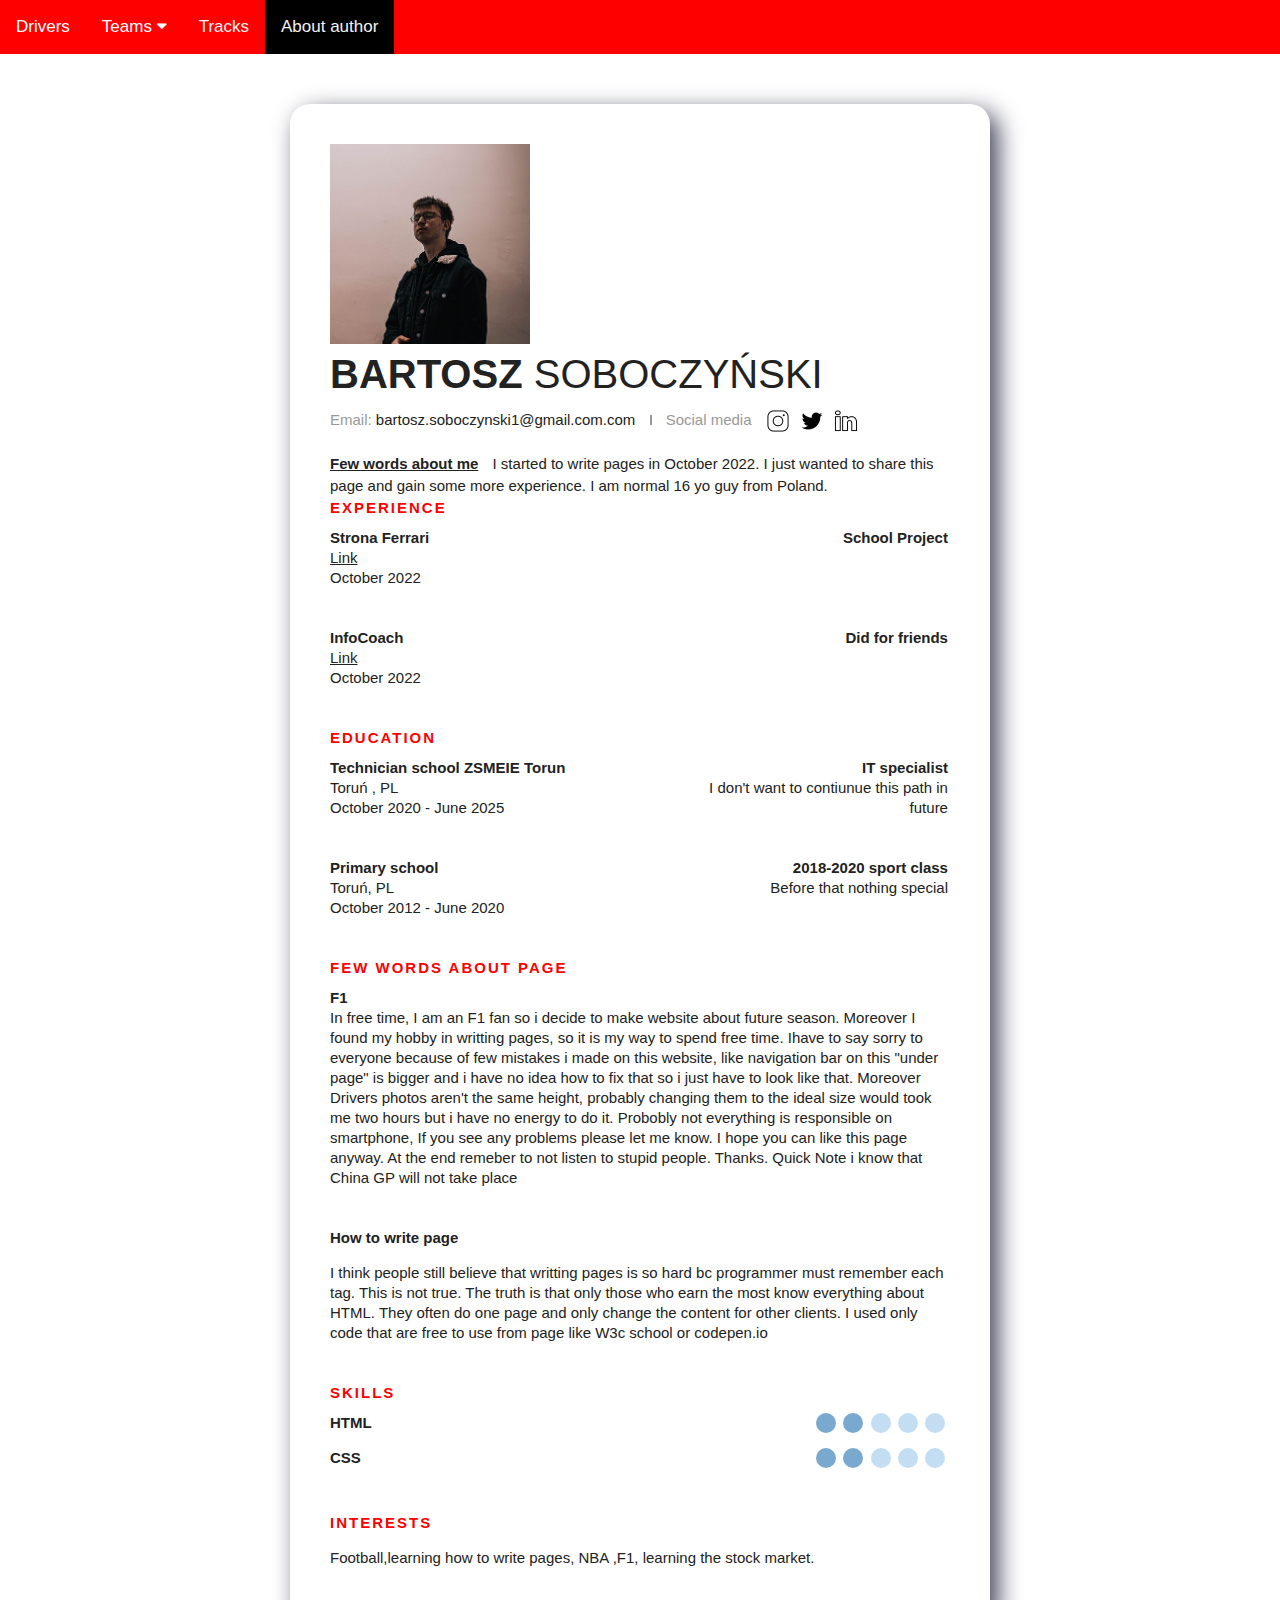
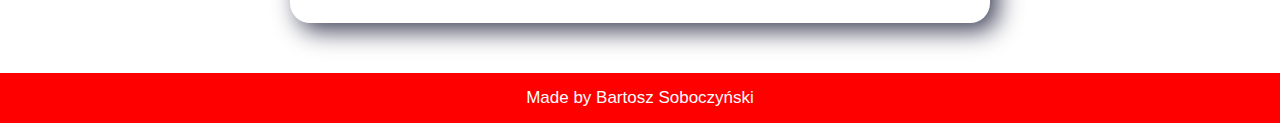
==== author.html @ 1d27eba9 "Add files via upload" ====
<!DOCTYPE html>
<html lang="en">
<head>
    <meta charset="UTF-8">
    <meta http-equiv="X-UA-Compatible" content="IE=edge">
    <meta name="viewport" content="width=device-width, initial-scale=1.0">
    <title>About author</title>
    <link rel="icon" href="icona.png">
    <link rel="stylesheet" href="styl3.css">
    <link rel="stylesheet" href="https://www.w3schools.com/w3css/4/w3.css">
    <link rel='stylesheet' href='https://fonts.googleapis.com/css?family=Roboto'>
    <link rel="stylesheet" href="https://cdnjs.cloudflare.com/ajax/libs/font-awesome/4.7.0/css/font-awesome.min.css">
</head>
<body>
    <header>
        <div class="topnav" id="myTopnav">
            <a href="index.html" >Drivers</a>
            <div class="dropdown">
                <button class="dropbtn">Teams
                  <i class="fa fa-caret-down"></i>
                </button>
                <div class="dropdown-content">
                  <a href="redbull.html">Red Bull</a>
                  <a href="ferrari.html">Ferrari</a>
                  <a href="mercedes.html">Mercedes</a>
                  <a href="alpine.html">Alpine</a>
                  <a href="mclaren.html">McLaren</a>
                  <a href="alfaromeo.html">Alfa Romeo</a>
                  <a href="astonmartin.html">Aston martin</a>
                  <a href="hass.html">Hass</a>
                  <a href="alphatauri.html">Alpha tauri</a>
                  <a href="williams.html">Williams</a>
                </div>
              </div> 
            <a href="tracks.html">Tracks</a>
            <a href="author.html" class="active">About author</a>
            <a href="javascript:void(0);" class="icon" onclick="myFunction()">
              <i class="fa fa-bars"></i>
            </a>
          </div>
      </header>
      <link href='https://fonts.googleapis.com/css?family=Lato:400,300,700' rel='stylesheet' type='text/css'>

<div class="container">
  <div class="header">
    <div class="full-name">
      <img src="me.jpg" width="200px"><br>
      <span class="first-name">Bartosz</span> 
      <span class="last-name">Soboczyński</span>
    </div>
    <div class="contact-info">
      <span class="email">Email:  </span>
      <span class="email-val">bartosz.soboczynski1@gmail.com.com</span>
      <span class="separator"></span>
      <span class="phone">Social media  </span>
      <span class="phone-val"><a target="_blank" href="https://www.instagram.com/pan_bart9sz/"><img src="icons8-instagram-24.png"><a target="_blank" href="https://twitter.com/Bartosz96926430"><img src="icons8-twitter-24.png"><a target="_blank" href="https://www.linkedin.com/in/bartosz-soboczy%C5%84ski-829543233/"><img src="icons8-linkedin-2-24.png"></span></a></a></a>
    </div>
    
    <div class="about">
      <span class="position">Few words about me </span>
      <span class="desc">
        I started to write pages in October 2022. I just wanted to share this page and gain some more experience. I am normal 16 yo guy from Poland. 
      </span>
    </div>
  </div>
   <div class="details">
    <div class="section">
      <div class="section__title">Experience</div>
      <div class="section__list">
        <div class="section__list-item">
          <div class="left">
            <div class="name">Strona Ferrari</div>
            <a href="http://stronaferrari.prv.pl/"><div class="addr">Link</div></a>
            <div class="duration">October 2022</div>
          </div>
          <div class="right">
            <div class="name">School Project</div>
          </div>
        </div>
                <div class="section__list-item">
          <div class="left">
            <div class="name">InfoCoach</div>
            <a target="_blank" href="https://infocoach.netlify.app/"><div class="addr">Link</div></a>
            <div class="duration">October 2022</div>
          </div>
          <div class="right">
            <div class="name">Did for friends</div>
          </div>
        </div>

      </div>
    </div>
    <div class="section">
      <div class="section__title">Education</div>
      <div class="section__list">
        <div class="section__list-item">
          <div class="left">
            <div class="name">Technician school ZSMEIE Torun</div>
            <div class="addr">Toruń , PL</div>
            <div class="duration">October 2020 - June 2025</div>
          </div>
          <div class="right">
            <div class="name">IT specialist</div>
            <div class="desc">I don't want to contiunue this path in future</div>
          </div>
        </div>
        <div class="section__list-item">
          <div class="left">
            <div class="name">Primary school</div>
            <div class="addr">Toruń, PL</div>
            <div class="duration">October 2012 - June 2020</div>
          </div>
          <div class="right">
            <div class="name">2018-2020 sport class</div>
            <div class="desc">Before that nothing special</div>
          </div>
        </div>

      </div>
      
  </div>
     <div class="section">
      <div class="section__title">Few words about page</div> 
       <div class="section__list">
         <div class="section__list-item">
           <div class="name">F1</div>
           <div class="text">In free time, I am an F1 fan so i decide to make website about future season. Moreover I found my hobby in writting pages, so it is my way to spend free time. Ihave to say sorry to everyone because of few mistakes i made on this website, like navigation bar on this "under page" is bigger and i have no idea how to fix that so i just have to look like that. Moreover Drivers photos aren't the same height, probably changing them to the ideal size would took me two hours but i have no energy to do it. Probobly not everything is responsible on smartphone, If you see any problems please let me know. I hope you can like this page anyway. At the end remeber to not listen to stupid people. Thanks. Quick Note i know that China GP will not take place  </div>
         </div>
         
         <div class="section__list-item">
                    <div class="name">How to write page </div>
           <div class="text"><p>I think people still believe that writting pages is so hard bc programmer must remember each tag. This is not true. The truth is that only those who earn the most know everything about HTML. They often do one page and only change the content for other clients. I used only code that are free to use from page like W3c school or codepen.io</p>
           </div>
         </div>
       </div>
    </div>
     <div class="section">
       <div class="section__title">Skills</div>
       <div class="skills">
         <div class="skills__item">
           <div class="left"><div class="name">
             HTML
             </div></div>
           <div class="right">
                          <input  id="ck1" type="checkbox" checked/>

             <label for="ck1"></label>
                          <input id="ck2" type="checkbox" checked/>

              <label for="ck2"></label>
                         <input id="ck3" type="checkbox" />

              <label for="ck3"></label>
                           <input id="ck4" type="checkbox" />
            <label for="ck4"></label>
                          <input id="ck5" type="checkbox" />
              <label for="ck5"></label>

           </div>
         </div>
         
       </div>
       <div class="skills__item">
           <div class="left"><div class="name">
             CSS</div></div>
           <div class="right">
                          <input  id="ck1" type="checkbox" checked/>

             <label for="ck1"></label>
                          <input id="ck2" type="checkbox" checked/>

              <label for="ck2"></label>
                         <input id="ck3" type="checkbox" />

              <label for="ck3"></label>
                           <input id="ck4" type="checkbox" />
            <label for="ck4"></label>
                          <input id="ck5" type="checkbox" />
              <label for="ck5"></label>

           </div>
         </div>
         
       </div>
     <div class="section">
     <div class="section__title">
       Interests
       </div>
       <div class="section__list">
         <div class="section__list-item">
                <p>Football,learning how to write pages, NBA ,F1, learning the stock market. </p>
          </div>
       </div>
     </div>
     </div>
  </div>
</div>
      







      </div>
        
          <footer>
            <div class="footer">
                <p>Made by Bartosz Soboczyński</p>
              </div>
          </footer>
    
          <script>
          function myFunction() {
            var x = document.getElementById("myTopnav");
            if (x.className === "topnav") {
              x.className += " responsive";
            } else {
              x.className = "topnav";
            }
          }
          </script>
</body>
</html>
---- styl3.css ----
/* Add a black background color to the top navigation */
.topnav {
    background-color: red;
    overflow: hidden;
  }
  
  /* Style the links inside the navigation bar */
  .topnav a {
    float: left;
    display: block;
    color: #f2f2f2;
    text-align: center;
    padding: 14px 16px;
    text-decoration: none;
    font-size: 17px;
  }
  
  /* Add an active class to highlight the current page */
  .active {
    background-color: black;
    color: white;
  }
  
  /* Hide the link that should open and close the topnav on small screens */
  .topnav .icon {
    display: none;
  }
  
  /* Dropdown container - needed to position the dropdown content */
  .dropdown {
    float: left;
    overflow: hidden;
  }
  
  /* Style the dropdown button to fit inside the topnav */
  .dropdown .dropbtn {
    font-size: 17px;
    border: none;
    outline: none;
    color: white;
    padding: 14px 16px;
    background-color: inherit;
    font-family: inherit;
    margin: 0;
  }
  
  /* Style the dropdown content (hidden by default) */
  .dropdown-content {
    display: none;
    position: absolute;
    background-color: #f9f9f9;
    min-width: 160px;
    box-shadow: 0px 8px 16px 0px rgba(0,0,0,0.2);
    z-index: 1;
  }
  
  /* Style the links inside the dropdown */
  .dropdown-content a {
    float: none;
    color: black;
    padding: 12px 16px;
    text-decoration: none;
    display: block;
    text-align: left;
  }
  
  /* Add a dark background on topnav links and the dropdown button on hover */
  .topnav a:hover, .dropdown:hover .dropbtn {
    color: white;
  }
  
  /* Add a grey background to dropdown links on hover */
  .dropdown-content a:hover {
    background-color: #ddd;
    color: black;
  }
  
  /* Show the dropdown menu when the user moves the mouse over the dropdown button */
  .dropdown:hover .dropdown-content {
    display: block;
  }
  .footer {
    left: 0;
    bottom: 0;
    width: 100%;
    height: 50px;
    background-color: red;
    color: white;
    text-align: center;
    border:solid 0px;
    font-size: 17px;
    margin-left: auto;
    margin-right: auto;
    font-family:"SF Pro Display","SF Pro Icons","Helvetica Neue",Helvetica,Arial,sans-serif ;
  }
  footer p{
    margin: 0;
    line-height: 2.9;
  }
  html {
    height: 100%;  
  }
  
  body {
    min-height: 100%;  
    font-family:"SF Pro Display","SF Pro Icons","Helvetica Neue",Helvetica,Arial,sans-serif ;
    color: #222;
    font-size: 17px;
    margin: 0;
    
  }
  
  .container {
    max-width: 700px;   
    background: #fff;
    margin: 0px auto 0px; 
    border-radius: 20px 20px 20px 20px; 
    padding: 40px;
    margin-top: 50px;
    -webkit-box-shadow: 8px 8px 24px 0px rgba(66, 68, 90, 1);
    -moz-box-shadow: 8px 8px 24px 0px rgba(66, 68, 90, 1);
    box-shadow: 8px 8px 24px 0px rgba(66, 68, 90, 1); 
    margin-bottom: 50px ;
  }
    
    .full-name {
      font-size: 40px;
      text-transform: uppercase;
      margin-bottom: 5px;
    }
    
    .first-name {
      font-weight: 700;
    }
    
    .last-name {
      font-weight: 300;
    }
    
    .contact-info {
      margin-bottom: 20px;
    }
    
    .email ,
    .phone {
      color: #999;
      font-weight: 300;
    } 
    .phone-val img{
      margin-left: 10px;
    }
    
    .separator {
      height: 10px;
      display: inline-block;
      border-left: 2px solid #999;
      margin: 0px 10px;
    }
    
    .position {
      font-weight: bold;
      display: inline-block;
      margin-right: 10px;
      text-decoration: underline;
    }
  
  
  
  .details {
    line-height: 20px;
  }
    
    .section {
      margin-bottom: 40px;  
    }
    
    .section:last-of-type {
      margin-bottom: 0px;  
    }
    
    .section__title {
      letter-spacing: 2px;
      color: red;
      font-weight: bold;
      margin-bottom: 10px;
      text-transform: uppercase;
    }
    
    .section__list-item {
      margin-bottom: 40px;
    }
    
    .section__list-item:last-of-type {
      margin-bottom: 0;
    }
    
    .left ,
    .right {
      vertical-align: top;
      display: inline-block;
    }
    
    .left {
      width: 60%;    
    }
    
    .right {
      text-align: right;
      width: 39%;    
    }
    
    .name {
      font-weight: bold;
    }
  
      
    .skills__item {
      margin-bottom: 10px;  
    }
    

      input {
        display: none;
      }
      
      label {
        display: inline-block;  
        width: 20px;
        height: 20px;
        background: #C3DEF3;
        border-radius: 20px;
        margin-right: 3px;
      }
      
      input:checked + label {
        background: #79A9CE;
      }
    
  @media screen and (max-width: 600px) {
    .topnav a:not(:first-child), .dropdown .dropbtn {
      display: none;
    }
    .topnav a.icon {
      float: right;
      display: block;
    }
  }
  
  /* The "responsive" class is added to the topnav with JavaScript when the user clicks on the icon. This class makes the topnav look good on small screens (display the links vertically instead of horizontally) */
  @media screen and (max-width: 600px) {
    .topnav.responsive {position: relative;}
    .topnav.responsive a.icon {
      position: absolute;
      right: 0;
      top: 0;
    }
    .topnav.responsive a {
      float: none;
      display: block;
      text-align: left;
    }
    .topnav.responsive .dropdown {float: none;}
    .topnav.responsive .dropdown-content {position: relative;}
    .topnav.responsive .dropdown .dropbtn {
      display: block;
      width: 100%;
      text-align: left;
    }
    .footer {
      left: 0;
      bottom: 0;
      width: 100%;
      height: 50px;
      background-color: red;
      color: white;
      text-align: center;
      border:solid 0px;
      font-size: 17px;
      margin-left: auto;
      margin-right: auto;
      font-family:"SF Pro Display","SF Pro Icons","Helvetica Neue",Helvetica,Arial,sans-serif ;
    }
    footer p{
      margin: 0;
      line-height: 2.9;
    }
    html {
      height: 100%;  
    }
    
    body {
      min-height: 100%;  
      font-family:"SF Pro Display","SF Pro Icons","Helvetica Neue",Helvetica,Arial,sans-serif ;
      color: #222;
      font-size: 17px;
      
    }
    
    .container {
      max-width: 700px;   
      background: #fff;
      margin: 10px;
      border-radius: 20px 20px 20px 20px; 
      padding: 40px;
      margin-top: 50px;
      -webkit-box-shadow: 8px 8px 24px 0px rgba(66, 68, 90, 1);
      -moz-box-shadow: 8px 8px 24px 0px rgba(66, 68, 90, 1);
      box-shadow: 8px 8px 24px 0px rgba(66, 68, 90, 1); 
      margin-bottom: 50px ;
    }
      
      .full-name {
        font-size: 40px;
        text-transform: uppercase;
        margin-bottom: 5px;
      }
      
      .first-name {
        font-weight: 700;
      }
      
      .last-name {
        font-weight: 300;
      }
      
      .contact-info {
        margin-bottom: 20px;
      }
      
      .email ,
      .phone {
        color: #999;
        font-weight: 300;
      } 
      .phone-val img{
        margin-left: 10px;
      }
      
      .separator {
        height: 10px;
        display: inline-block;
        border-left: 2px solid #999;
        margin: 0px 10px;
      }
      
      .position {
        font-weight: bold;
        display: inline-block;
        margin-right: 10px;
        text-decoration: underline;
      }
    
    
    
    .details {
      line-height: 20px;
    }
      
      .section {
        margin-bottom: 40px;  
      }
      
      .section:last-of-type {
        margin-bottom: 0px;  
      }
      
      .section__title {
        letter-spacing: 2px;
        color: red;
        font-weight: bold;
        margin-bottom: 10px;
        text-transform: uppercase;
      }
      
      .section__list-item {
        margin-bottom: 40px;
      }
      
      .section__list-item:last-of-type {
        margin-bottom: 0;
      }
      
      .left ,
      .right {
        display: block;
        margin: 0;
      }
      
      .left {
        width: 60%;    
      }
      
      .right {
        text-align: right;
        width: 50%;    
      }
      
      .name {
        font-weight: bold;
      }
      
      a {
        text-decoration: none;
        color: #000;
        font-style: "SF Pro Display","SF Pro Icons","Helvetica Neue",Helvetica,Arial,sans-serif;
      }
      
      a:hover {
        text-decoration: underline;
        color: #000;
      }
    
        
      .skills__item {
        margin-bottom: 10px;  
      }
      
  
        input {
          display: none;
        }
        
        label {
          display: inline-block;  
          width: 20px;
          height: 20px;
          background: #C3DEF3;
          border-radius: 20px;
          margin-right: 3px;
        }
        
        input:checked + label {
          background: #79A9CE;
        }
    }
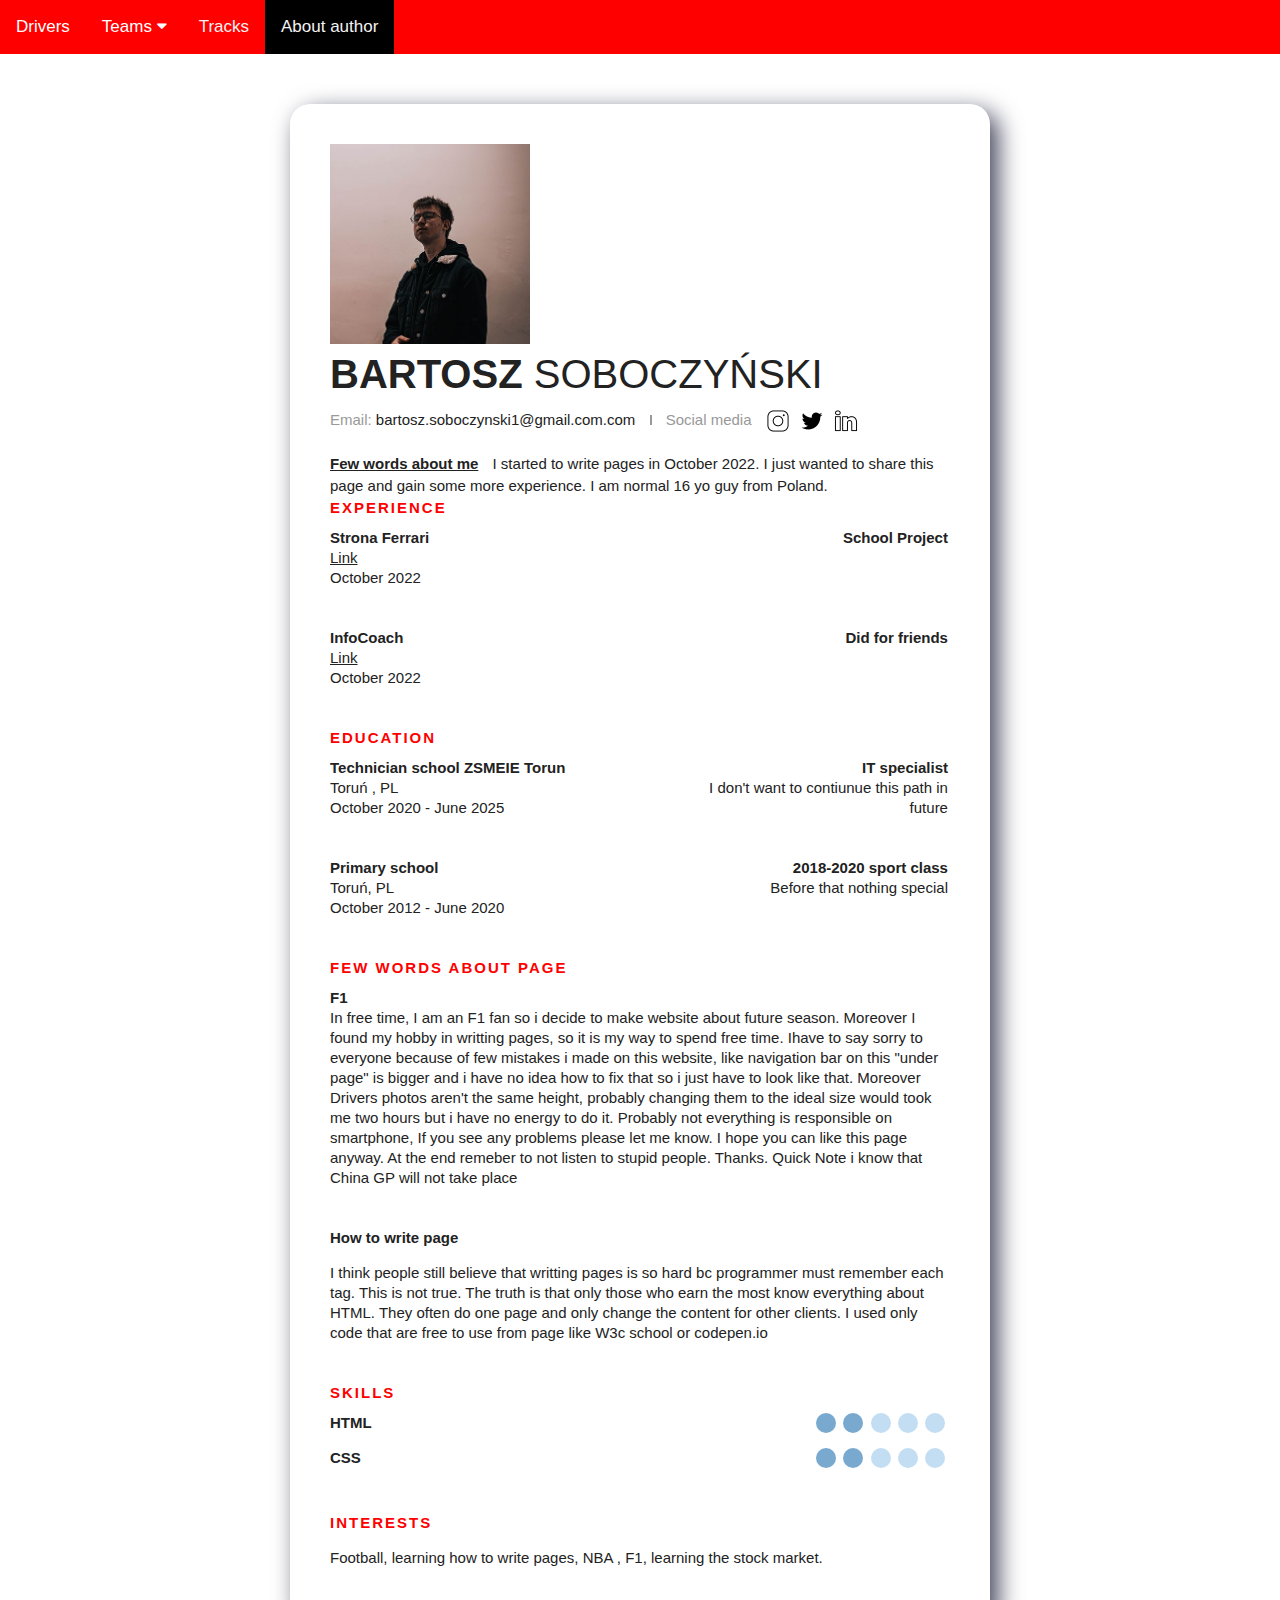
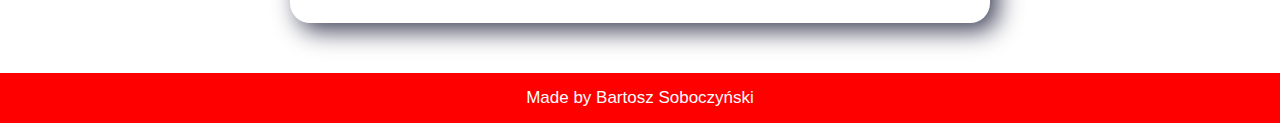
==== commit 4929e5f8: "Update author.html" ====
--- a/author.html
+++ b/author.html
@@ -124,7 +124,7 @@
        <div class="section__list">
          <div class="section__list-item">
            <div class="name">F1</div>
-           <div class="text">In free time, I am an F1 fan so i decide to make website about future season. Moreover I found my hobby in writting pages, so it is my way to spend free time. Ihave to say sorry to everyone because of few mistakes i made on this website, like navigation bar on this "under page" is bigger and i have no idea how to fix that so i just have to look like that. Moreover Drivers photos aren't the same height, probably changing them to the ideal size would took me two hours but i have no energy to do it. Probobly not everything is responsible on smartphone, If you see any problems please let me know. I hope you can like this page anyway. At the end remeber to not listen to stupid people. Thanks. Quick Note i know that China GP will not take place  </div>
+           <div class="text">In free time, I am an F1 fan so i decide to make website about future season. Moreover I found my hobby in writting pages, so it is my way to spend free time. Ihave to say sorry to everyone because of few mistakes i made on this website, like navigation bar on this "under page" is bigger and i have no idea how to fix that so i just have to look like that. Moreover Drivers photos aren't the same height, probably changing them to the ideal size would took me two hours but i have no energy to do it. Probably not everything is responsible on smartphone, If you see any problems please let me know. I hope you can like this page anyway. At the end remeber to not listen to stupid people. Thanks. Quick Note i know that China GP will not take place  </div>
          </div>
          
          <div class="section__list-item">
@@ -188,7 +188,7 @@
        </div>
        <div class="section__list">
          <div class="section__list-item">
-                <p>Football,learning how to write pages, NBA ,F1, learning the stock market. </p>
+                <p>Football, learning how to write pages, NBA , F1, learning the stock market. </p>
           </div>
        </div>
      </div>
@@ -222,4 +222,4 @@
           }
           </script>
 </body>
-</html>+</html>
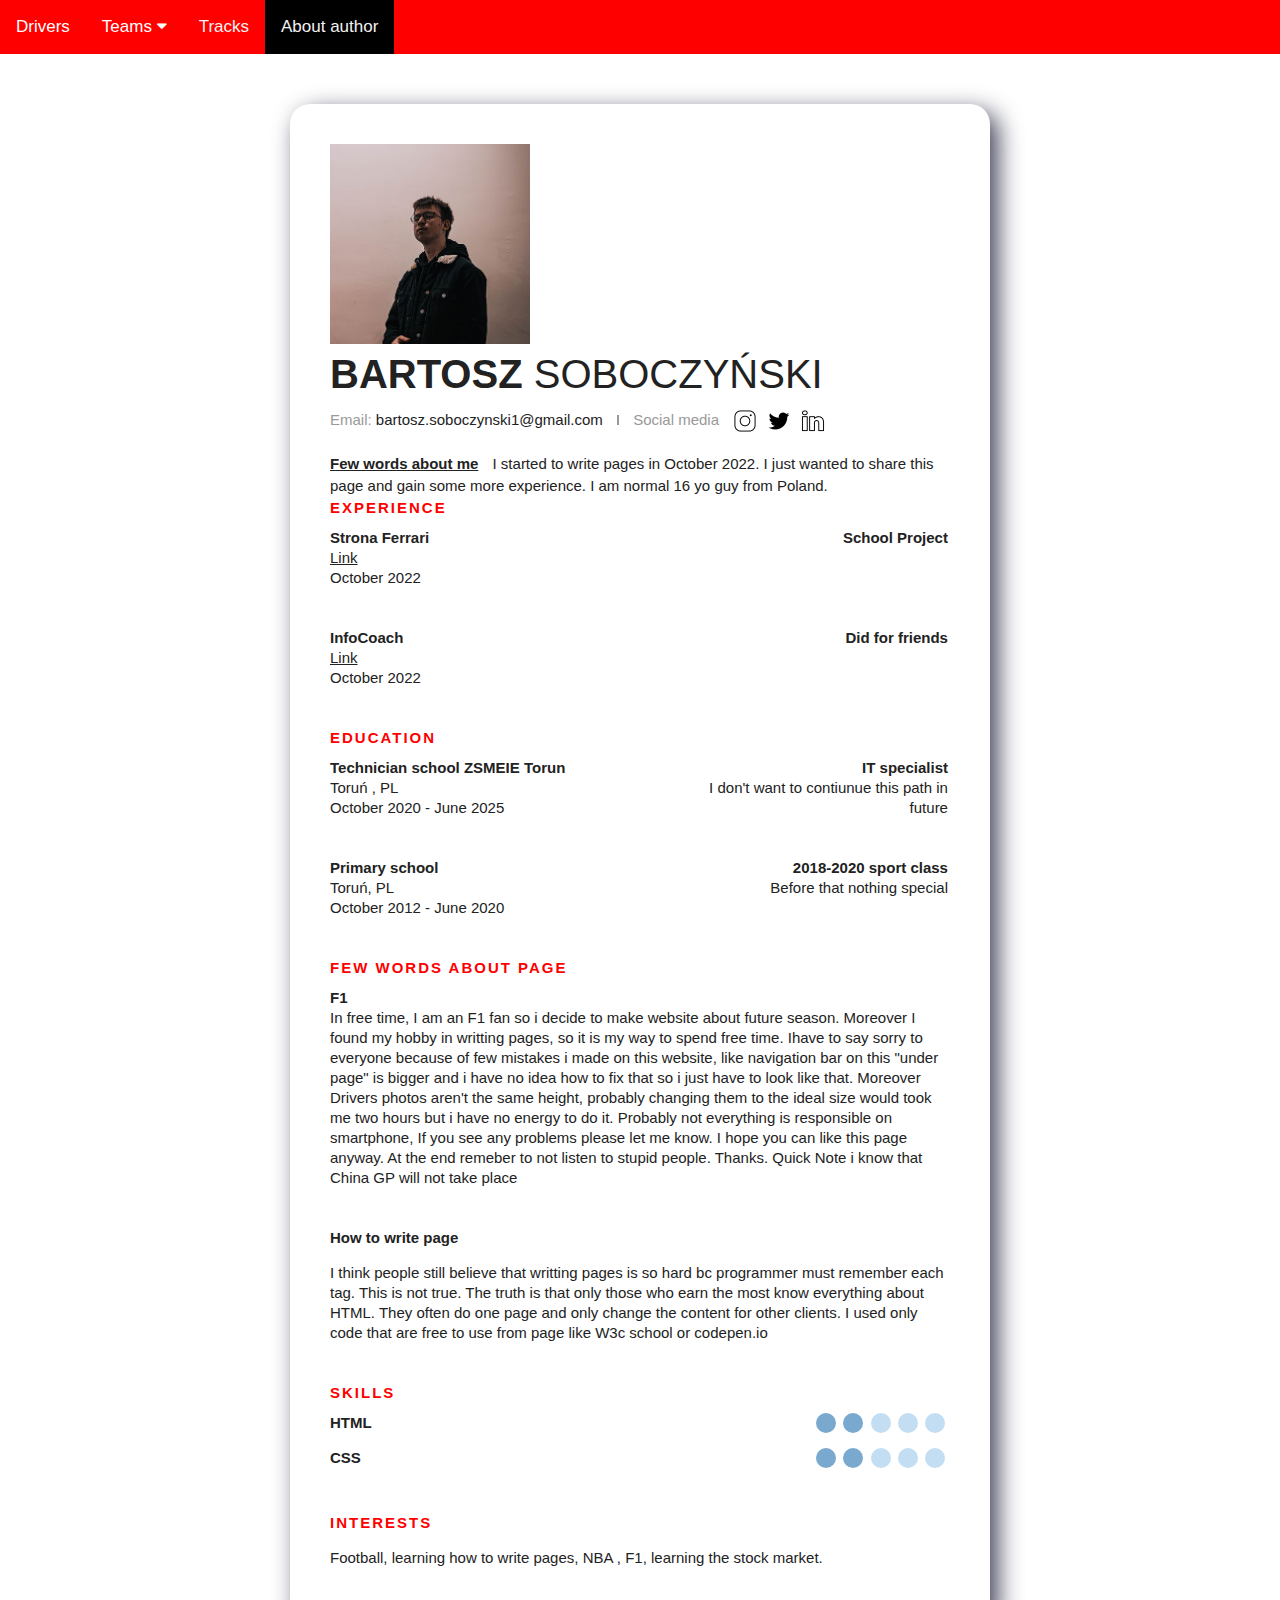
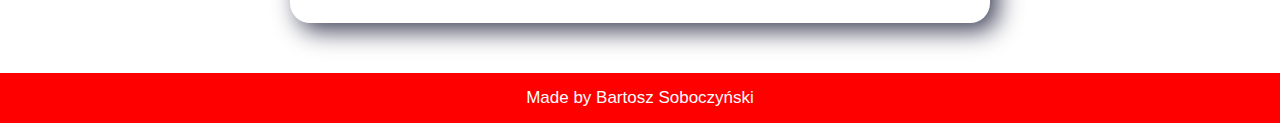
==== commit 62f40feb: "Update author.html" ====
--- a/author.html
+++ b/author.html
@@ -50,7 +50,7 @@
     </div>
     <div class="contact-info">
       <span class="email">Email:  </span>
-      <span class="email-val">bartosz.soboczynski1@gmail.com.com</span>
+      <span class="email-val">bartosz.soboczynski1@gmail.com</span>
       <span class="separator"></span>
       <span class="phone">Social media  </span>
       <span class="phone-val"><a target="_blank" href="https://www.instagram.com/pan_bart9sz/"><img src="icons8-instagram-24.png"><a target="_blank" href="https://twitter.com/Bartosz96926430"><img src="icons8-twitter-24.png"><a target="_blank" href="https://www.linkedin.com/in/bartosz-soboczy%C5%84ski-829543233/"><img src="icons8-linkedin-2-24.png"></span></a></a></a>
